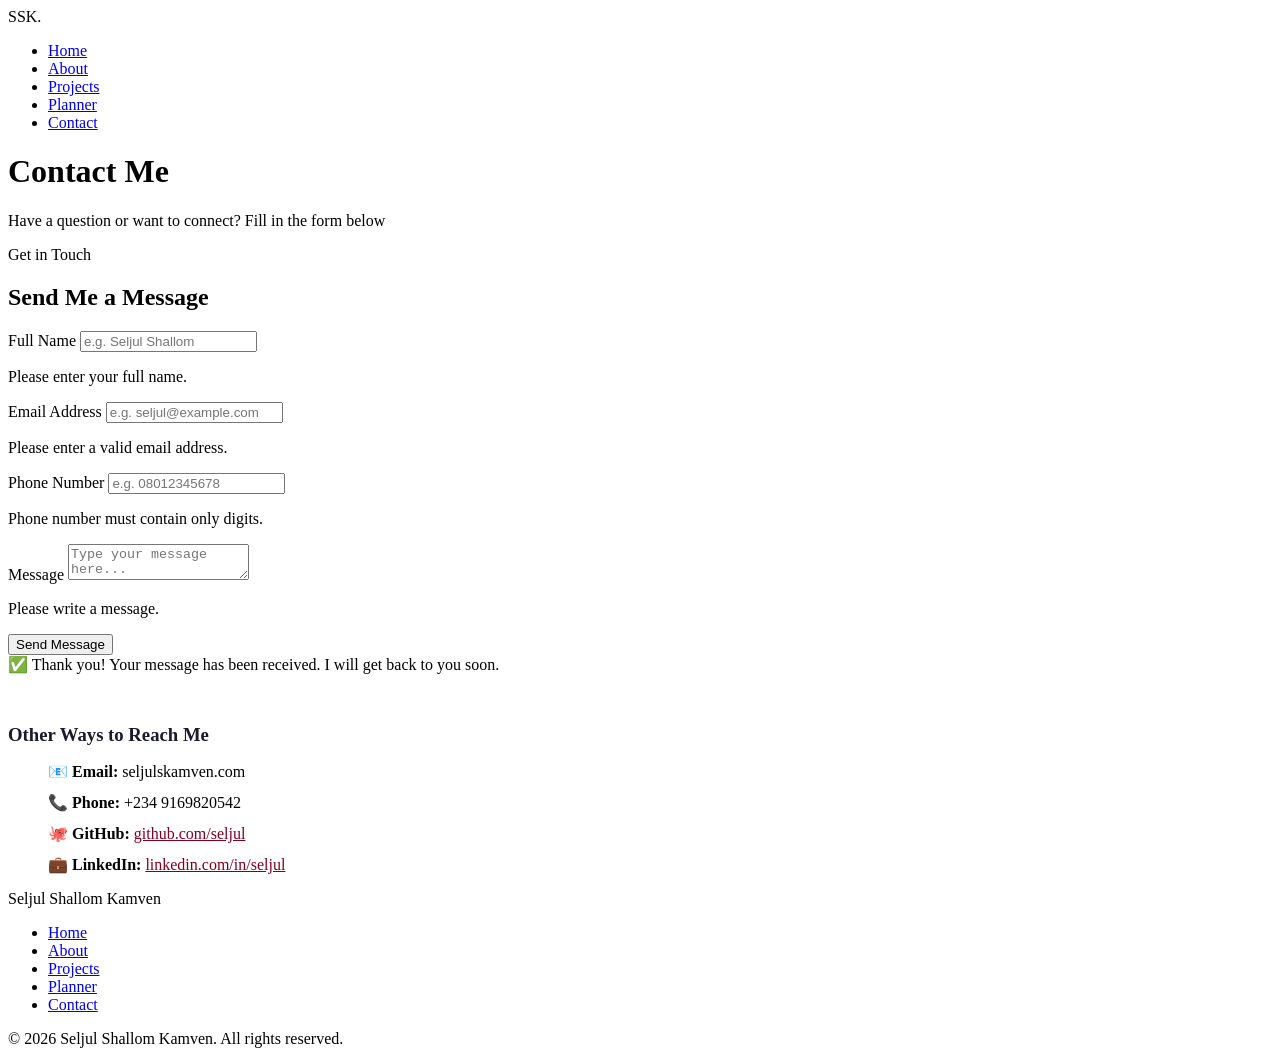
==== contact.html @ 17097c2c "Add files via upload Add portfolio Files" ====
<!DOCTYPE html>
<html lang="en">
<head>
  <meta charset="UTF-8" />
  <meta name="viewport" content="width=device-width, initial-scale=1.0" />
  <title>Contact | Seljul Shallom Kamven</title>
  <link rel="stylesheet" href="css/style.css" />
</head>
<body>

  <!-- NAVIGATION -->
  <nav>
    <div class="logo">SSK<span>.</span></div>
    <ul>
      <li><a href="index.html">Home</a></li>
      <li><a href="about.html">About</a></li>
      <li><a href="projects.html">Projects</a></li>
      <li><a href="planner.html">Planner</a></li>
      <li><a href="contact.html" class="active">Contact</a></li>
    </ul>
  </nav>

  <!-- PAGE BANNER -->
  <div class="page-hero">
    <h1>Contact Me</h1>
    <p>Have a question or want to connect? Fill in the form below</p>
  </div>

  <!-- CONTACT SECTION -->
  <section class="section">
    <span class="label">Get in Touch</span>
    <h2>Send Me a Message</h2>

    <!-- CONTACT FORM -->
    <form class="contact-form" id="contactForm" onsubmit="validateForm(event)">

      <!-- Name field -->
      <div class="form-group">
        <label for="name">Full Name</label>
        <input type="text" id="name" placeholder="e.g. Seljul Shallom" />
        <p class="error-msg" id="nameError">Please enter your full name.</p>
      </div>

      <!-- Email field -->
      <div class="form-group">
        <label for="email">Email Address</label>
        <input type="text" id="email" placeholder="e.g. seljul@example.com" />
        <p class="error-msg" id="emailError">Please enter a valid email address.</p>
      </div>

      <!-- Phone number field -->
      <div class="form-group">
        <label for="phone">Phone Number</label>
        <input type="text" id="phone" placeholder="e.g. 08012345678" />
        <p class="error-msg" id="phoneError">Phone number must contain only digits.</p>
      </div>

      <!-- Message field -->
      <div class="form-group">
        <label for="message">Message</label>
        <textarea id="message" placeholder="Type your message here..."></textarea>
        <p class="error-msg" id="messageError">Please write a message.</p>
      </div>

      <!-- Submit button -->
      <button type="submit" class="btn">Send Message</button>

      <!-- Success message (shown by JS after valid submission) -->
      <div class="success-msg" id="successMsg">
        ✅ Thank you! Your message has been received. I will get back to you soon.
      </div>

    </form>

    <!-- CONTACT DETAILS (right side info) -->
    <div style="margin-top: 50px;">
      <h3 style="color: #1a1a2e; margin-bottom: 15px;">Other Ways to Reach Me</h3>
      <ul style="list-style: none; display: flex; flex-direction: column; gap: 12px;">
        <li>📧 <strong>Email:</strong> seljulskamven.com</li>
        <li>📞 <strong>Phone:</strong> +234 9169820542</li>
        <li>🐙 <strong>GitHub:</strong> <a href="https://github.com" target="_blank" style="color: #800020;">github.com/seljul</a></li>
        <li>💼 <strong>LinkedIn:</strong> <a href="https://linkedin.com" target="_blank" style="color: #800020;">linkedin.com/in/seljul</a></li>
      </ul>
    </div>

  </section>

  <!-- FOOTER -->
  <footer>
    <p class="footer-name">Seljul Shallom Kamven</p>
    <ul class="footer-links">
      <li><a href="index.html">Home</a></li>
      <li><a href="about.html">About</a></li>
      <li><a href="projects.html">Projects</a></li>
      <li><a href="planner.html">Planner</a></li>
      <li><a href="contact.html">Contact</a></li>
    </ul>
    <p>&copy; 2026 Seljul Shallom Kamven. All rights reserved.</p>
  </footer>

  <!-- Contact form JavaScript -->
  <script src="js/contact.js"></script>

</body>
</html>
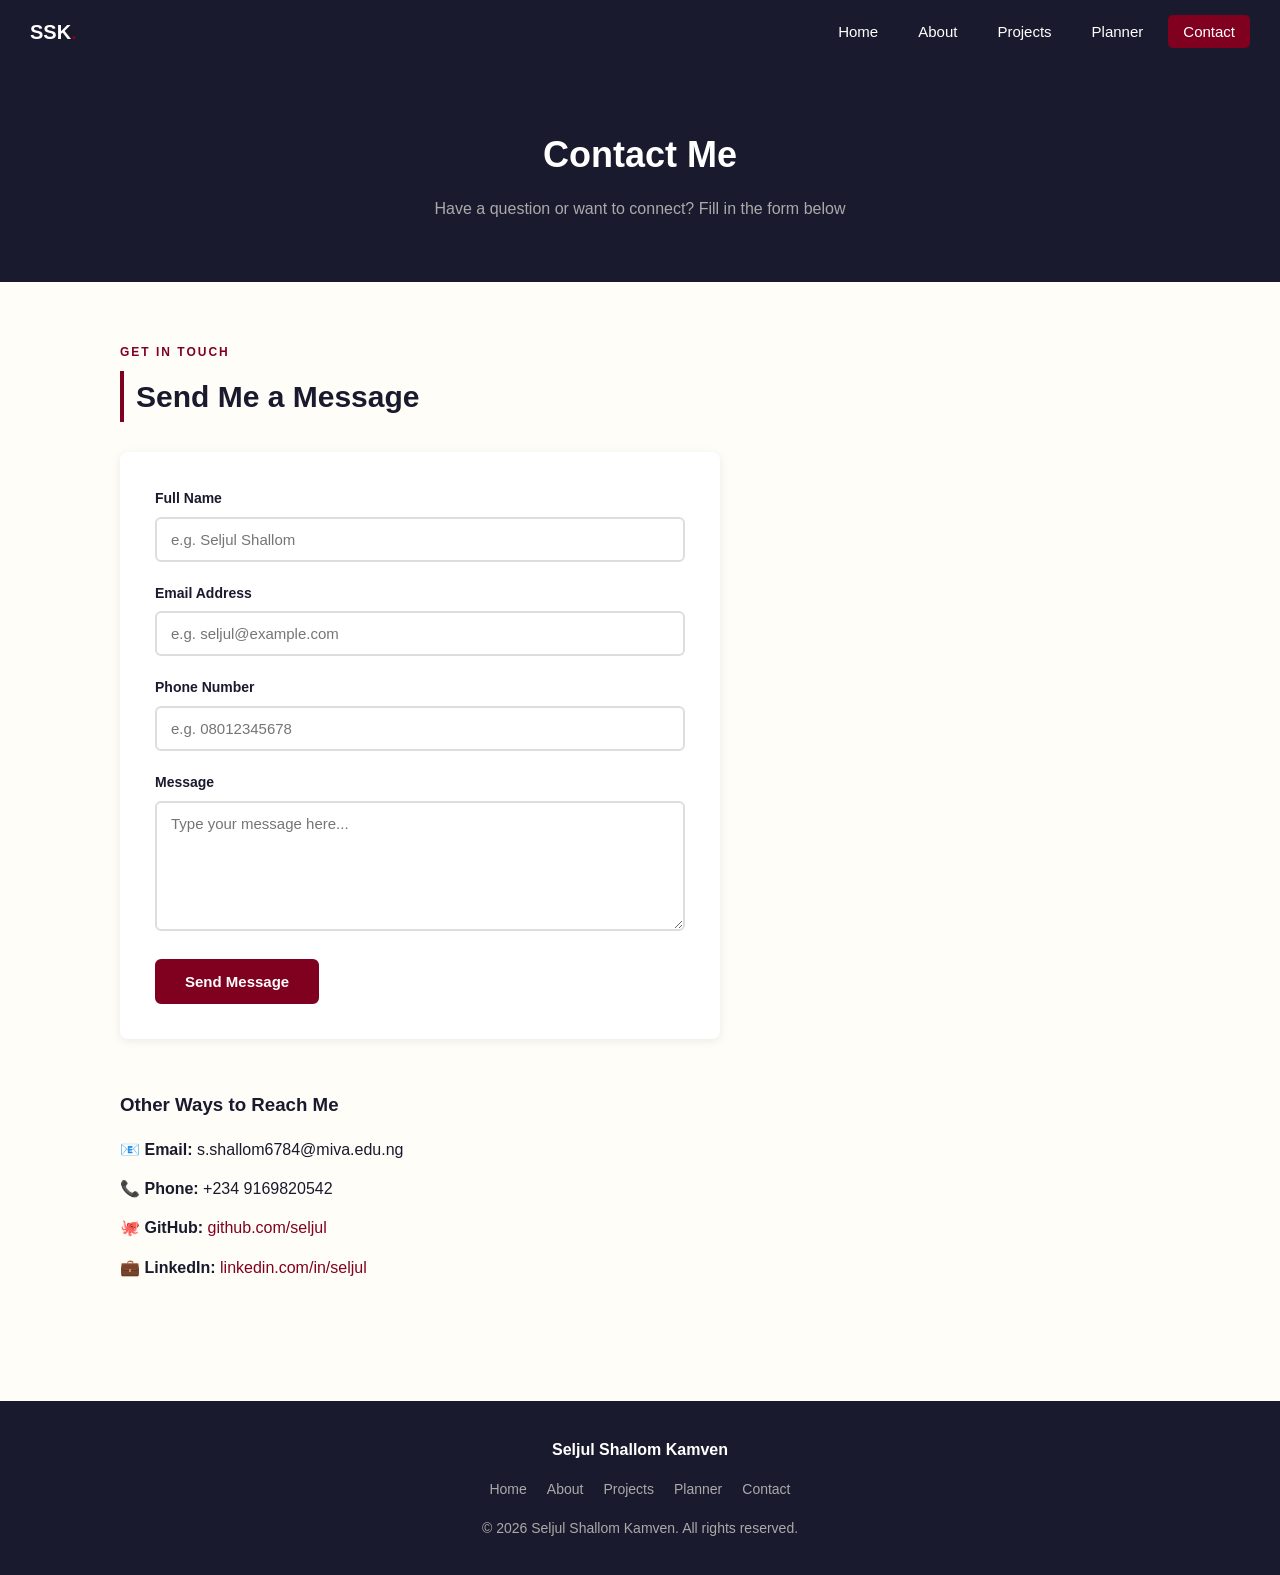
==== commit 7798c216: "Add files via upload Add Contact file" ====
--- a/contact.html
+++ b/contact.html
@@ -76,7 +76,7 @@
     <div style="margin-top: 50px;">
       <h3 style="color: #1a1a2e; margin-bottom: 15px;">Other Ways to Reach Me</h3>
       <ul style="list-style: none; display: flex; flex-direction: column; gap: 12px;">
-        <li>📧 <strong>Email:</strong> seljulskamven.com</li>
+        <li>📧 <strong>Email:</strong> s.shallom6784@miva.edu.ng</li>
         <li>📞 <strong>Phone:</strong> +234 9169820542</li>
         <li>🐙 <strong>GitHub:</strong> <a href="https://github.com" target="_blank" style="color: #800020;">github.com/seljul</a></li>
         <li>💼 <strong>LinkedIn:</strong> <a href="https://linkedin.com" target="_blank" style="color: #800020;">linkedin.com/in/seljul</a></li>
--- a/css/style.css
+++ b/css/style.css
@@ -0,0 +1,559 @@
+/* PORTFOLIO STYLESHEET
+   File: css/style.css
+   This one file styles ALL pages */
+
+/* BASIC RESET
+   Browsers add their own spacing by default.
+   This removes it so we start with a clean slate. */
+* {
+  margin: 0;
+  padding: 0;
+  box-sizing: border-box;
+}
+
+/* BODY (whole page)
+   Sets the font, background colour, and text colour
+   for every page at once. */
+body {
+  font-family: 'Segoe UI', Arial, sans-serif;
+  background-color: #fffdf7;
+  color: #1a1a2e;
+  line-height: 1.7;
+}
+
+/* LINKS */
+a {
+  text-decoration: none;
+  color: inherit;
+}
+
+/* IMAGES */
+img {
+  max-width: 100%;
+  display: block;
+}
+
+/* NAVIGATION BAR*/
+
+nav {
+  background-color: #1a1a2e;
+  padding: 15px 30px;
+  display: flex;
+  align-items: center;
+  justify-content: space-between;
+}
+
+nav .logo {
+  color: white;
+  font-size: 20px;
+  font-weight: bold;
+}
+
+nav .logo span {
+  color: #800020;
+}
+
+nav ul {
+  list-style: none;
+  display: flex;
+  gap: 10px;
+}
+
+nav ul li a {
+  color: white;
+  padding: 8px 15px;
+  border-radius: 5px;
+  font-size: 15px;
+  transition: background-color 0.3s;
+}
+
+nav ul li a:hover {
+  background-color: #800020;
+}
+
+nav ul li a.active {
+  background-color: #800020;
+}
+
+/*HERO SECTION (Homepage only)*/
+
+.hero {
+  background-color: #1a1a2e;
+  color: white;
+  padding: 80px 30px;
+  text-align: center;
+}
+
+.hero h1 {
+  font-size: 42px;
+  margin-bottom: 10px;
+}
+
+.hero h1 span {
+  color: white;
+}
+
+.hero p {
+  font-size: 18px;
+  color: #cccccc;
+  margin-bottom: 30px;
+  max-width: 600px;
+  margin-left: auto;
+  margin-right: auto;
+}
+
+.hero img {
+  width: 160px;
+  height: 160px;
+  border-radius: 50%;
+  object-fit: cover;
+  border: 4px solid white;
+  margin: 0 auto 25px auto;
+}
+
+/* BUTTONS*/
+
+.btn {
+  display: inline-block;
+  padding: 12px 28px;
+  background-color: #800020;
+  color: white;
+  border-radius: 6px;
+  font-size: 15px;
+  font-weight: 600;
+  border: 2px solid #800020;
+  cursor: pointer;
+  transition: background-color 0.3s, color 0.3s;
+  font-family: inherit;
+}
+
+.btn:hover {
+  background-color: #600018;
+  border-color: #600018;
+}
+
+.btn-outline {
+  background-color: transparent;
+  color: white;
+  border: 2px solid white;
+  margin-left: 10px;
+}
+
+.btn-outline:hover {
+  background-color: white;
+  color: #1a1a2e;
+}
+
+/*PAGE SECTIONS*/
+
+.section {
+  padding: 60px 30px;
+  max-width: 1100px;
+  margin: 0 auto;
+}
+
+.section-cream {
+  background-color: #f0e6d3;
+  padding: 60px 30px;
+}
+
+.section-cream .section-inner {
+  max-width: 1100px;
+  margin: 0 auto;
+}
+
+.section h2 {
+  font-size: 30px;
+  color: #1a1a2e;
+  margin-bottom: 10px;
+  border-left: 4px solid #800020;
+  padding-left: 12px;
+}
+
+.section-cream h2 {
+  font-size: 30px;
+  color: #1a1a2e;
+  margin-bottom: 10px;
+  border-left: 4px solid #800020;
+  padding-left: 12px;
+}
+
+.label {
+  font-size: 12px;
+  font-weight: bold;
+  letter-spacing: 2px;
+  text-transform: uppercase;
+  color: #800020;
+  margin-bottom: 8px;
+  display: block;
+}
+
+/*CARDS (Projects page) */
+
+.cards-grid {
+  display: flex;
+  gap: 25px;
+  flex-wrap: wrap;
+  margin-top: 30px;
+}
+
+.card {
+  background-color: white;
+  border-radius: 8px;
+  box-shadow: 0 2px 10px rgba(0, 0, 0, 0.1);
+  overflow: hidden;
+  flex: 1;
+  min-width: 280px;
+  transition: transform 0.3s;
+}
+
+.card:hover {
+  transform: translateY(-5px);
+}
+
+.card img {
+  width: 100%;
+  height: 180px;
+  object-fit: cover;
+}
+
+.card-img-placeholder {
+  width: 100%;
+  height: 180px;
+  display: flex;
+  align-items: center;
+  justify-content: center;
+  font-size: 50px;
+}
+
+.card-body {
+  padding: 20px;
+}
+
+.card-body h3 {
+  color: #1a1a2e;
+  margin-bottom: 8px;
+}
+
+.card-body p {
+  font-size: 14px;
+  color: #555;
+  margin-bottom: 15px;
+}
+
+.card-tag {
+  display: inline-block;
+  background-color: #f0e6d3;
+  color: #800020;
+  font-size: 12px;
+  font-weight: bold;
+  padding: 3px 10px;
+  border-radius: 20px;
+  margin-bottom: 10px;
+}
+
+/* SKILLS BADGES (About page)*/
+
+.skills-list {
+  display: flex;
+  flex-wrap: wrap;
+  gap: 12px;
+  margin-top: 20px;
+}
+
+.skill-badge {
+  background-color: white;
+  border: 2px solid #ddd;
+  color: #1a1a2e;
+  padding: 8px 18px;
+  border-radius: 25px;
+  font-size: 14px;
+  font-weight: 500;
+  transition: border-color 0.3s;
+}
+
+.skill-badge:hover {
+  border-color: #800020;
+}
+
+/*TABLE (About page — education)*/
+
+table {
+  width: 100%;
+  border-collapse: collapse;
+  margin-top: 20px;
+  background-color: white;
+  box-shadow: 0 2px 10px rgba(0,0,0,0.08);
+  border-radius: 8px;
+  overflow: hidden;
+}
+
+table thead {
+  background-color: #1a1a2e;
+  color: white;
+}
+
+table th {
+  padding: 14px 18px;
+  text-align: left;
+  font-size: 14px;
+}
+
+table td {
+  padding: 12px 18px;
+  border-bottom: 1px solid #f0e6d3;
+  font-size: 14px;
+  color: #444;
+}
+
+table tbody tr:hover {
+  background-color: #fffdf7;
+}
+
+/*PLANNER PAGE*/
+
+.planner-box {
+  background-color: white;
+  border-radius: 8px;
+  padding: 30px;
+  box-shadow: 0 2px 10px rgba(0,0,0,0.08);
+  margin-top: 30px;
+}
+
+.task-input-row {
+  display: flex;
+  gap: 10px;
+  margin-bottom: 25px;
+}
+
+.task-input-row input {
+  flex: 1;
+  padding: 12px 15px;
+  border: 2px solid #ddd;
+  border-radius: 6px;
+  font-size: 15px;
+  font-family: inherit;
+  outline: none;
+  transition: border-color 0.3s;
+}
+
+.task-input-row input:focus {
+  border-color: #800020;
+}
+
+.task-item {
+  display: flex;
+  align-items: center;
+  gap: 12px;
+  padding: 14px;
+  border: 1px solid #eee;
+  border-radius: 6px;
+  margin-bottom: 10px;
+  background-color: #fffdf7;
+}
+
+.task-item.done {
+  background-color: #f0e6d3;
+  opacity: 0.7;
+}
+
+.task-item.done .task-text {
+  text-decoration: line-through;
+  color: #999;
+}
+
+.task-text {
+  flex: 1;
+  font-size: 15px;
+}
+
+.task-item input[type="checkbox"] {
+  width: 18px;
+  height: 18px;
+  cursor: pointer;
+  accent-color: #800020;
+}
+
+.delete-btn {
+  background-color: transparent;
+  border: 1px solid #cc0000;
+  color: #cc0000;
+  padding: 5px 12px;
+  border-radius: 5px;
+  cursor: pointer;
+  font-size: 13px;
+  font-family: inherit;
+  transition: background-color 0.3s, color 0.3s;
+}
+
+.delete-btn:hover {
+  background-color: #cc0000;
+  color: white;
+}
+
+.no-tasks {
+  text-align: center;
+  color: #aaa;
+  padding: 30px;
+  font-size: 15px;
+}
+
+/*CONTACT FORM*/
+
+.contact-form {
+  background-color: white;
+  border-radius: 8px;
+  padding: 35px;
+  box-shadow: 0 2px 10px rgba(0,0,0,0.08);
+  max-width: 600px;
+  margin-top: 30px;
+}
+
+.form-group {
+  margin-bottom: 20px;
+}
+
+.form-group label {
+  display: block;
+  font-weight: 600;
+  margin-bottom: 6px;
+  font-size: 14px;
+  color: #1a1a2e;
+}
+
+.form-group input,
+.form-group textarea {
+  width: 100%;
+  padding: 12px 14px;
+  border: 2px solid #ddd;
+  border-radius: 6px;
+  font-size: 15px;
+  font-family: inherit;
+  outline: none;
+  transition: border-color 0.3s;
+}
+
+.form-group input:focus,
+.form-group textarea:focus {
+  border-color: #800020;
+}
+
+.form-group textarea {
+  height: 130px;
+  resize: vertical;
+}
+
+.error-msg {
+  display: none;
+  color: #cc0000;
+  font-size: 13px;
+  margin-top: 5px;
+}
+
+.error-msg.show {
+  display: block;
+}
+
+.form-group input.invalid,
+.form-group textarea.invalid {
+  border-color: #cc0000;
+}
+
+.success-msg {
+  display: none;
+  background-color: #e6f4ea;
+  border: 1px solid #4caf50;
+  color: #2e7d32;
+  padding: 15px 20px;
+  border-radius: 6px;
+  margin-top: 15px;
+  font-size: 15px;
+}
+
+.success-msg.show {
+  display: block;
+}
+
+/*PAGE HERO (inner pages)*/
+
+.page-hero {
+  background-color: #1a1a2e;
+  color: white;
+  padding: 60px 30px;
+  text-align: center;
+}
+
+.page-hero h1 {
+  font-size: 36px;
+  margin-bottom: 10px;
+}
+
+.page-hero p {
+  color: #aaa;
+  font-size: 16px;
+}
+
+/* FOOTER*/
+
+footer {
+  background-color: #1a1a2e;
+  color: #aaa;
+  text-align: center;
+  padding: 35px 30px;
+  margin-top: 60px;
+  font-size: 14px;
+}
+
+footer .footer-name {
+  color: white;
+  font-weight: bold;
+  font-size: 16px;
+  margin-bottom: 8px;
+}
+
+footer .footer-links {
+  display: flex;
+  justify-content: center;
+  gap: 20px;
+  margin: 15px 0;
+  list-style: none;
+}
+
+footer .footer-links a {
+  color: #aaa;
+  transition: color 0.3s;
+}
+
+footer .footer-links a:hover {
+  color: #800020;
+}
+
+/*RESPONSIVE — MOBILE*/
+
+@media (max-width: 768px) {
+  nav {
+    flex-direction: column;
+    gap: 15px;
+  }
+
+  nav ul {
+    flex-wrap: wrap;
+    justify-content: center;
+  }
+
+  .hero h1 {
+    font-size: 28px;
+  }
+
+  .cards-grid {
+    flex-direction: column;
+  }
+
+  .task-input-row {
+    flex-direction: column;
+  }
+
+  .contact-form {
+    padding: 20px;
+  }
+}
